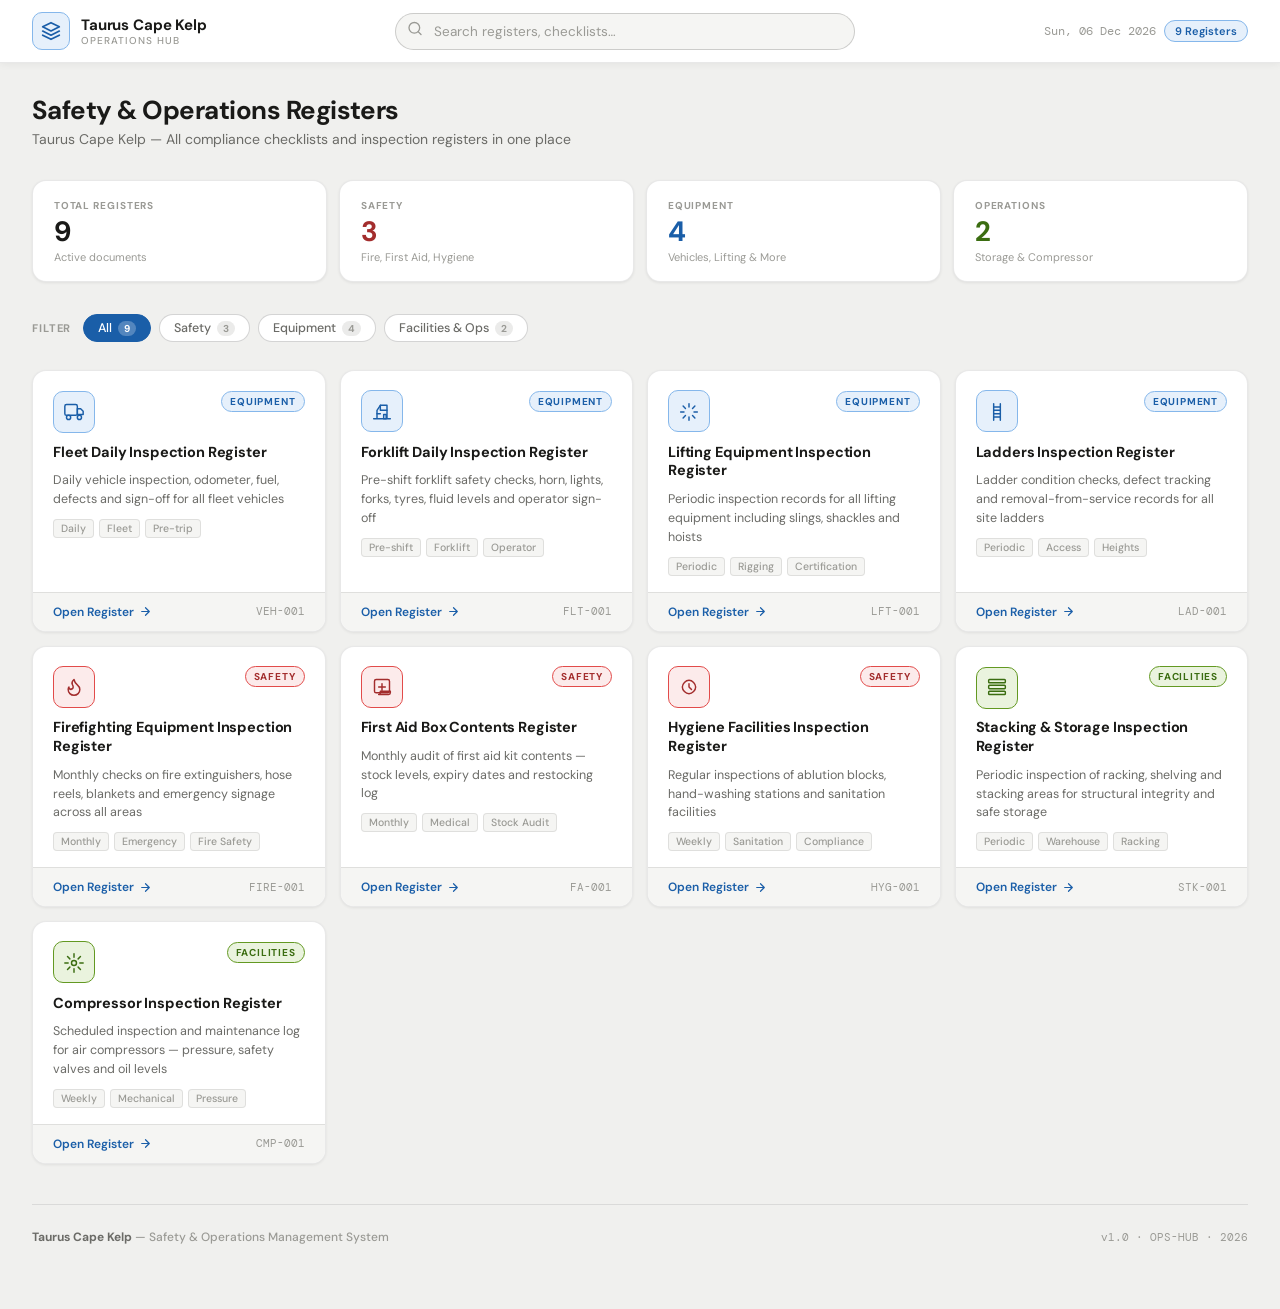
==== index.html @ 819e5d61 "Rename dashboard.html to index.html" ====
<!DOCTYPE html>
<html lang="en">
<head>
  <meta charset="UTF-8">
  <meta name="viewport" content="width=device-width, initial-scale=1.0">
  <title>Taurus Cape Kelp — Operations Hub</title>
  <link rel="preconnect" href="https://fonts.googleapis.com">
  <link href="https://fonts.googleapis.com/css2?family=DM+Sans:wght@300;400;500;600;700&family=DM+Mono:wght@400;500&display=swap" rel="stylesheet">
  <link rel="stylesheet" href="dashboard.css">
</head>
<body>

<!-- TOP NAV -->
<nav class="topnav">
  <div class="topnav-inner">
    <div class="brand">
      <div class="brand-logo">
        <svg viewBox="0 0 24 24">
          <path d="M12 2L2 7l10 5 10-5-10-5z"/>
          <path d="M2 17l10 5 10-5"/>
          <path d="M2 12l10 5 10-5"/>
        </svg>
      </div>
      <div class="brand-text">
        <div class="brand-name">Taurus Cape Kelp</div>
        <div class="brand-sub">Operations Hub</div>
      </div>
    </div>

    <div class="search-wrap">
      <span class="search-icon">
        <svg viewBox="0 0 24 24"><circle cx="11" cy="11" r="8"/><path d="m21 21-4.35-4.35"/></svg>
      </span>
      <input
        type="text"
        class="search-input"
        id="searchInput"
        placeholder="Search registers, checklists…"
        autocomplete="off"
        spellcheck="false"
      >
      <button class="search-clear" id="searchClear" title="Clear search">✕</button>
    </div>

    <div class="nav-meta">
      <span class="nav-date" id="navDate"></span>
      <span class="nav-badge">9 Registers</span>
    </div>
  </div>
</nav>

<!-- PAGE -->
<main class="page">

  <!-- HERO -->
  <div class="hero">
    <h1 class="hero-title">Safety &amp; Operations Registers</h1>
    <p class="hero-sub">Taurus Cape Kelp — All compliance checklists and inspection registers in one place</p>
  </div>

  <!-- STATS -->
  <div class="stats-row">
    <div class="stat-card total">
      <div class="stat-label">Total Registers</div>
      <div class="stat-value">9</div>
      <div class="stat-sub">Active documents</div>
    </div>
    <div class="stat-card safety">
      <div class="stat-label">Safety</div>
      <div class="stat-value">3</div>
      <div class="stat-sub">Fire, First Aid, Hygiene</div>
    </div>
    <div class="stat-card equipment">
      <div class="stat-label">Equipment</div>
      <div class="stat-value">4</div>
      <div class="stat-sub">Vehicles, Lifting &amp; More</div>
    </div>
    <div class="stat-card facilities">
      <div class="stat-label">Operations</div>
      <div class="stat-value">2</div>
      <div class="stat-sub">Storage &amp; Compressor</div>
    </div>
  </div>

  <!-- FILTER BAR -->
  <div class="filter-bar">
    <span class="filter-label">Filter</span>
    <button class="filter-btn active" data-filter="all">
      All <span class="filter-count">9</span>
    </button>
    <button class="filter-btn" data-filter="safety">
      Safety <span class="filter-count">3</span>
    </button>
    <button class="filter-btn" data-filter="equipment">
      Equipment <span class="filter-count">4</span>
    </button>
    <button class="filter-btn" data-filter="facilities">
      Facilities &amp; Ops <span class="filter-count">2</span>
    </button>
  </div>

  <!-- GRID -->
  <div class="register-grid" id="registerGrid">

    <!-- 1. Vehicle Inspection -->
    <a class="register-card cat-equipment" data-cat="equipment"
       data-tags="vehicle fleet truck car inspection daily"
       data-title="Fleet Daily Inspection Register"
       data-desc="Daily vehicle inspection, odometer, fuel, defects and sign-off for all fleet vehicles"
       href="vehicle_inspection_checklist_working.html" target="_blank">
      <div class="card-body">
        <div class="card-header">
          <div class="card-icon">
            <svg viewBox="0 0 24 24"><rect x="1" y="3" width="15" height="13" rx="2"/><path d="M16 8h4l3 3v4h-7V8z"/><circle cx="5.5" cy="18.5" r="2.5"/><circle cx="18.5" cy="18.5" r="2.5"/></svg>
          </div>
          <span class="card-cat-badge">Equipment</span>
        </div>
        <div class="card-title">Fleet Daily Inspection Register</div>
        <div class="card-desc">Daily pre-trip checks covering safety systems, lights, tyres, brakes and fluid levels across all fleet vehicles.</div>
        <div class="card-tags">
          <span class="card-tag">Daily</span>
          <span class="card-tag">Fleet</span>
          <span class="card-tag">Pre-trip</span>
        </div>
      </div>
      <div class="card-footer">
        <span class="card-open-label">Open Register <svg viewBox="0 0 24 24"><path d="M5 12h14M12 5l7 7-7 7"/></svg></span>
        <span class="card-meta-right">VEH-001</span>
      </div>
    </a>

    <!-- 2. Forklift -->
    <a class="register-card cat-equipment" data-cat="equipment"
       data-tags="forklift fork lift daily inspection equipment"
       data-title="Forklift Daily Inspection Register"
       data-desc="Pre-shift forklift safety checks, horn, lights, forks, tyres, fluid levels and operator sign-off"
       href="forklift_checklist.html" target="_blank">
      <div class="card-body">
        <div class="card-header">
          <div class="card-icon">
            <svg viewBox="0 0 24 24"><path d="M2 20h20M6 20V10l4-6h8v16"/><path d="M10 4v6h8M6 14h4"/><rect x="14" y="15" width="3" height="5"/></svg>
          </div>
          <span class="card-cat-badge">Equipment</span>
        </div>
        <div class="card-title">Forklift Daily Inspection Register</div>
        <div class="card-desc">Pre-operational forklift checks covering forks, mast, tyres, fluid levels, safety devices and operator certification.</div>
        <div class="card-tags">
          <span class="card-tag">Pre-shift</span>
          <span class="card-tag">Forklift</span>
          <span class="card-tag">Operator</span>
        </div>
      </div>
      <div class="card-footer">
        <span class="card-open-label">Open Register <svg viewBox="0 0 24 24"><path d="M5 12h14M12 5l7 7-7 7"/></svg></span>
        <span class="card-meta-right">FLT-001</span>
      </div>
    </a>

    <!-- 3. Lifting Equipment -->
    <a class="register-card cat-equipment" data-cat="equipment"
       data-tags="lifting equipment crane sling rigging inspection register"
       data-title="Lifting Equipment Inspection Register"
       data-desc="Periodic inspection records for all lifting equipment including slings, shackles and hoists"
       href="lifting_equipment_checklist.html" target="_blank">
      <div class="card-body">
        <div class="card-header">
          <div class="card-icon">
            <svg viewBox="0 0 24 24"><path d="M12 2v4M12 18v4M4.93 4.93l2.83 2.83M16.24 16.24l2.83 2.83M2 12h4M18 12h4M4.93 19.07l2.83-2.83M16.24 7.76l2.83-2.83"/></svg>
          </div>
          <span class="card-cat-badge">Equipment</span>
        </div>
        <div class="card-title">Lifting Equipment Inspection Register</div>
        <div class="card-desc">Scheduled inspections for lifting gear — slings, shackles, chains, hoists and cranes, with defect recording.</div>
        <div class="card-tags">
          <span class="card-tag">Periodic</span>
          <span class="card-tag">Rigging</span>
          <span class="card-tag">Certification</span>
        </div>
      </div>
      <div class="card-footer">
        <span class="card-open-label">Open Register <svg viewBox="0 0 24 24"><path d="M5 12h14M12 5l7 7-7 7"/></svg></span>
        <span class="card-meta-right">LFT-001</span>
      </div>
    </a>

    <!-- 4. Ladders -->
    <a class="register-card cat-equipment" data-cat="equipment"
       data-tags="ladders ladder inspection safety stepladder scaffold"
       data-title="Ladders Inspection Register"
       data-desc="Ladder condition checks, defect tracking and removal-from-service records for all site ladders"
       href="ladders_checklist.html" target="_blank">
      <div class="card-body">
        <div class="card-header">
          <div class="card-icon">
            <svg viewBox="0 0 24 24"><line x1="8" y1="2" x2="8" y2="22"/><line x1="16" y1="2" x2="16" y2="22"/><line x1="8" y1="6" x2="16" y2="6"/><line x1="8" y1="10" x2="16" y2="10"/><line x1="8" y1="14" x2="16" y2="14"/><line x1="8" y1="18" x2="16" y2="18"/></svg>
          </div>
          <span class="card-cat-badge">Equipment</span>
        </div>
        <div class="card-title">Ladders Inspection Register</div>
        <div class="card-desc">Regular inspections of all step ladders and extension ladders — rungs, feet, locking mechanisms, and load ratings.</div>
        <div class="card-tags">
          <span class="card-tag">Periodic</span>
          <span class="card-tag">Access</span>
          <span class="card-tag">Heights</span>
        </div>
      </div>
      <div class="card-footer">
        <span class="card-open-label">Open Register <svg viewBox="0 0 24 24"><path d="M5 12h14M12 5l7 7-7 7"/></svg></span>
        <span class="card-meta-right">LAD-001</span>
      </div>
    </a>

    <!-- 5. Firefighting -->
    <a class="register-card cat-safety" data-cat="safety"
       data-tags="fire firefighting extinguisher hose emergency safety inspection"
       data-title="Firefighting Equipment Inspection Register"
       data-desc="Monthly checks on fire extinguishers, hose reels, blankets and emergency signage across all areas"
       href="firefighting_checklist.html" target="_blank">
      <div class="card-body">
        <div class="card-header">
          <div class="card-icon">
            <svg viewBox="0 0 24 24"><path d="M8.5 14.5A2.5 2.5 0 0011 12c0-1.38-.5-2-1-3-1.072-2.143-.224-4.054 2-6 .5 2.5 2 4.9 4 6.5 2 1.6 3 3.5 3 5.5a7 7 0 11-14 0c0-1.153.433-2.294 1-3a2.5 2.5 0 002.5 3z"/></svg>
          </div>
          <span class="card-cat-badge">Safety</span>
        </div>
        <div class="card-title">Firefighting Equipment Register</div>
        <div class="card-desc">Monthly inspection records for fire extinguishers, hose reels, fire blankets and emergency evacuation signage.</div>
        <div class="card-tags">
          <span class="card-tag">Monthly</span>
          <span class="card-tag">Emergency</span>
          <span class="card-tag">Fire Safety</span>
        </div>
      </div>
      <div class="card-footer">
        <span class="card-open-label">Open Register <svg viewBox="0 0 24 24"><path d="M5 12h14M12 5l7 7-7 7"/></svg></span>
        <span class="card-meta-right">FIRE-001</span>
      </div>
    </a>

    <!-- 6. First Aid -->
    <a class="register-card cat-safety" data-cat="safety"
       data-tags="first aid kit box contents medical emergency health"
       data-title="First Aid Box Contents Register"
       data-desc="Monthly audit of first aid kit contents — stock levels, expiry dates and restocking log"
       href="firstaid_checklist.html" target="_blank">
      <div class="card-body">
        <div class="card-header">
          <div class="card-icon">
            <svg viewBox="0 0 24 24"><path d="M8 21h12a2 2 0 002-2v-2H10v2a2 2 0 01-2 2z"/><path d="M19 3H5a2 2 0 00-2 2v12a2 2 0 002 2h14a2 2 0 002-2V5a2 2 0 00-2-2z"/><line x1="12" y1="8" x2="12" y2="16"/><line x1="8" y1="12" x2="16" y2="12"/></svg>
          </div>
          <span class="card-cat-badge">Safety</span>
        </div>
        <div class="card-title">First Aid Box Contents Register</div>
        <div class="card-desc">Monthly stock audit for all first aid kits — item quantities, expiry checks and replenishment records.</div>
        <div class="card-tags">
          <span class="card-tag">Monthly</span>
          <span class="card-tag">Medical</span>
          <span class="card-tag">Stock Audit</span>
        </div>
      </div>
      <div class="card-footer">
        <span class="card-open-label">Open Register <svg viewBox="0 0 24 24"><path d="M5 12h14M12 5l7 7-7 7"/></svg></span>
        <span class="card-meta-right">FA-001</span>
      </div>
    </a>

    <!-- 7. Hygiene Facilities -->
    <a class="register-card cat-safety" data-cat="safety"
       data-tags="hygiene facilities toilets ablutions cleaning sanitation health"
       data-title="Hygiene Facilities Inspection Register"
       data-desc="Regular inspections of ablution blocks, hand-washing stations and sanitation facilities"
       href="hygiene_facilities_checklist.html" target="_blank">
      <div class="card-body">
        <div class="card-header">
          <div class="card-icon">
            <svg viewBox="0 0 24 24"><path d="M4 12 C4 8 8 4 12 4 S20 8 20 12 16 20 12 20 4 16 4 12z"/><path d="M12 8v4l3 3"/></svg>
          </div>
          <span class="card-cat-badge">Safety</span>
        </div>
        <div class="card-title">Hygiene Facilities Inspection Register</div>
        <div class="card-desc">Routine inspections covering ablution blocks, hand-washing stations, soap and paper supply, and cleanliness.</div>
        <div class="card-tags">
          <span class="card-tag">Weekly</span>
          <span class="card-tag">Sanitation</span>
          <span class="card-tag">Compliance</span>
        </div>
      </div>
      <div class="card-footer">
        <span class="card-open-label">Open Register <svg viewBox="0 0 24 24"><path d="M5 12h14M12 5l7 7-7 7"/></svg></span>
        <span class="card-meta-right">HYG-001</span>
      </div>
    </a>

    <!-- 8. Stacking Storage -->
    <a class="register-card cat-facilities" data-cat="facilities"
       data-tags="stacking storage racking shelving warehouse storage inspection"
       data-title="Stacking & Storage Inspection Register"
       data-desc="Periodic inspection of racking, shelving and stacking areas for structural integrity and safe storage"
       href="stacking_storage_checklist.html" target="_blank">
      <div class="card-body">
        <div class="card-header">
          <div class="card-icon">
            <svg viewBox="0 0 24 24"><rect x="2" y="3" width="20" height="4" rx="1"/><rect x="2" y="10" width="20" height="4" rx="1"/><rect x="2" y="17" width="20" height="4" rx="1"/></svg>
          </div>
          <span class="card-cat-badge">Facilities</span>
        </div>
        <div class="card-title">Stacking &amp; Storage Inspection Register</div>
        <div class="card-desc">Periodic checks of racking systems, shelving integrity, load limits, aisle clearance and stack stability.</div>
        <div class="card-tags">
          <span class="card-tag">Periodic</span>
          <span class="card-tag">Warehouse</span>
          <span class="card-tag">Racking</span>
        </div>
      </div>
      <div class="card-footer">
        <span class="card-open-label">Open Register <svg viewBox="0 0 24 24"><path d="M5 12h14M12 5l7 7-7 7"/></svg></span>
        <span class="card-meta-right">STK-001</span>
      </div>
    </a>

    <!-- 9. Compressor -->
    <a class="register-card cat-facilities" data-cat="facilities"
       data-tags="compressor air pressure pump inspection maintenance"
       data-title="Compressor Inspection Register"
       data-desc="Scheduled inspection and maintenance log for air compressors — pressure, safety valves and oil levels"
       href="compressor_checklist.html" target="_blank">
      <div class="card-body">
        <div class="card-header">
          <div class="card-icon">
            <svg viewBox="0 0 24 24"><circle cx="12" cy="12" r="3"/><path d="M12 1v4M12 19v4M4.22 4.22l2.83 2.83M16.95 16.95l2.83 2.83M1 12h4M19 12h4M4.22 19.78l2.83-2.83M16.95 7.05l2.83-2.83"/></svg>
          </div>
          <span class="card-cat-badge">Facilities</span>
        </div>
        <div class="card-title">Compressor Inspection Register</div>
        <div class="card-desc">Regular maintenance checks for air compressors — pressure relief valves, belt tension, oil levels and condensate drainage.</div>
        <div class="card-tags">
          <span class="card-tag">Weekly</span>
          <span class="card-tag">Mechanical</span>
          <span class="card-tag">Pressure</span>
        </div>
      </div>
      <div class="card-footer">
        <span class="card-open-label">Open Register <svg viewBox="0 0 24 24"><path d="M5 12h14M12 5l7 7-7 7"/></svg></span>
        <span class="card-meta-right">CMP-001</span>
      </div>
    </a>

    <!-- No results state -->
    <div class="no-results" id="noResults">
      <div class="no-results-icon">🔍</div>
      <div class="no-results-text">No registers found</div>
      <div class="no-results-sub">Try a different search term or clear the filter</div>
    </div>

  </div>

  <!-- FOOTER -->
  <div class="page-footer">
    <div class="footer-brand">
      <strong>Taurus Cape Kelp</strong> — Safety &amp; Operations Management System
    </div>
    <div class="footer-ref">v1.0 · OPS-HUB · <span id="footerDate"></span></div>
  </div>

</main>

  <script src="dashboard.js"></script>
</body>
</html>
---- dashboard.css ----
*, *::before, *::after { box-sizing: border-box; margin: 0; padding: 0; }

:root {
  --bg-primary: #ffffff;
  --bg-secondary: #f5f5f3;
  --bg-tertiary: #ebebea;
  --bg-page: #f0f0ee;
  --text-primary: #1a1a18;
  --text-secondary: #6b6b67;
  --text-muted: #9a9a95;
  --border-light: rgba(0,0,0,0.09);
  --border-medium: rgba(0,0,0,0.17);
  --green: #3B6D11;
  --green-light: #EAF3DE;
  --green-border: #639922;
  --red: #A32D2D;
  --red-light: #FCEBEB;
  --red-border: #E24B4A;
  --amber: #854F0B;
  --amber-light: #FAEEDA;
  --amber-border: #EF9F27;
  --accent: #1A5EA8;
  --accent-light: #E6F0FB;
  --accent-border: #85B7EB;
  --radius-sm: 6px;
  --radius-md: 10px;
  --radius-lg: 14px;
  --radius-xl: 20px;
  --shadow-sm: 0 1px 3px rgba(0,0,0,0.07);
  --shadow-md: 0 2px 10px rgba(0,0,0,0.09);
  --shadow-lg: 0 8px 30px rgba(0,0,0,0.12);
  --font: 'DM Sans', system-ui, sans-serif;
  --font-mono: 'DM Mono', monospace;
}

html { scroll-behavior: smooth; }

body {
  font-family: var(--font);
  background: var(--bg-page);
  color: var(--text-primary);
  min-height: 100vh;
  -webkit-font-smoothing: antialiased;
}

/* ── TOP NAV ── */
.topnav {
  background: var(--bg-primary);
  border-bottom: 0.5px solid var(--border-light);
  position: sticky;
  top: 0;
  z-index: 100;
  box-shadow: 0 1px 8px rgba(0,0,0,0.06);
}
.topnav-inner {
  max-width: 1280px;
  margin: 0 auto;
  padding: 0 2rem;
  height: 62px;
  display: flex;
  align-items: center;
  justify-content: space-between;
  gap: 1rem;
}
.brand {
  display: flex;
  align-items: center;
  gap: 11px;
  flex-shrink: 0;
}
.brand-logo {
  width: 38px;
  height: 38px;
  background: var(--accent-light);
  border-radius: 10px;
  display: flex;
  align-items: center;
  justify-content: center;
  border: 0.5px solid var(--accent-border);
}
.brand-logo svg {
  width: 20px;
  height: 20px;
  stroke: var(--accent);
  fill: none;
  stroke-width: 2;
  stroke-linecap: round;
  stroke-linejoin: round;
}
.brand-text {}
.brand-name {
  font-size: 15px;
  font-weight: 700;
  color: var(--text-primary);
  line-height: 1.2;
  letter-spacing: -0.01em;
}
.brand-sub {
  font-size: 10px;
  color: var(--text-muted);
  text-transform: uppercase;
  letter-spacing: 0.1em;
  font-weight: 500;
}

/* ── SEARCH ── */
.search-wrap {
  flex: 1;
  max-width: 460px;
  position: relative;
}
.search-icon {
  position: absolute;
  left: 12px;
  top: 50%;
  transform: translateY(-50%);
  pointer-events: none;
  color: var(--text-muted);
}
.search-icon svg {
  width: 16px;
  height: 16px;
  stroke: currentColor;
  fill: none;
  stroke-width: 2;
  stroke-linecap: round;
  stroke-linejoin: round;
}
.search-input {
  width: 100%;
  border: 0.5px solid var(--border-medium);
  border-radius: 40px;
  padding: 9px 14px 9px 38px;
  font-size: 13.5px;
  font-family: var(--font);
  background: var(--bg-secondary);
  color: var(--text-primary);
  outline: none;
  transition: all 0.18s;
}
.search-input::placeholder { color: var(--text-muted); }
.search-input:focus {
  border-color: var(--accent-border);
  background: var(--bg-primary);
  box-shadow: 0 0 0 3px rgba(26,94,168,0.1);
}
.search-clear {
  position: absolute;
  right: 11px;
  top: 50%;
  transform: translateY(-50%);
  background: var(--bg-tertiary);
  border: none;
  border-radius: 50%;
  width: 20px;
  height: 20px;
  display: none;
  align-items: center;
  justify-content: center;
  cursor: pointer;
  color: var(--text-muted);
  font-size: 13px;
  line-height: 1;
}
.search-clear.visible { display: flex; }
.search-clear:hover { background: var(--border-medium); }

.nav-meta {
  display: flex;
  align-items: center;
  gap: 8px;
  flex-shrink: 0;
}
.nav-date {
  font-size: 12px;
  color: var(--text-muted);
  font-family: var(--font-mono);
}
.nav-badge {
  background: var(--accent-light);
  border: 0.5px solid var(--accent-border);
  border-radius: 20px;
  padding: 3px 10px;
  font-size: 11px;
  font-weight: 600;
  color: var(--accent);
}

/* ── PAGE BODY ── */
.page {
  max-width: 1280px;
  margin: 0 auto;
  padding: 2rem 2rem 4rem;
}

/* ── HERO HEADER ── */
.hero {
  margin-bottom: 2rem;
}
.hero-title {
  font-size: 26px;
  font-weight: 700;
  letter-spacing: -0.02em;
  color: var(--text-primary);
  line-height: 1.2;
}
.hero-sub {
  font-size: 14px;
  color: var(--text-secondary);
  margin-top: 4px;
}

/* ── FILTER BAR ── */
.filter-bar {
  display: flex;
  gap: 8px;
  margin-bottom: 1.75rem;
  flex-wrap: wrap;
  align-items: center;
}
.filter-label {
  font-size: 11px;
  font-weight: 700;
  color: var(--text-muted);
  text-transform: uppercase;
  letter-spacing: 0.08em;
  margin-right: 4px;
}
.filter-btn {
  padding: 5px 14px;
  border-radius: 40px;
  border: 0.5px solid var(--border-medium);
  background: var(--bg-primary);
  font-size: 12.5px;
  font-weight: 500;
  color: var(--text-secondary);
  cursor: pointer;
  font-family: var(--font);
  transition: all 0.15s;
  display: flex;
  align-items: center;
  gap: 6px;
}
.filter-btn:hover {
  border-color: var(--accent-border);
  color: var(--accent);
  background: var(--accent-light);
}
.filter-btn.active {
  background: var(--accent);
  color: white;
  border-color: var(--accent);
}
.filter-count {
  background: rgba(255,255,255,0.25);
  border-radius: 10px;
  padding: 1px 6px;
  font-size: 10px;
  font-weight: 700;
}
.filter-btn:not(.active) .filter-count {
  background: var(--bg-tertiary);
  color: var(--text-muted);
}

/* ── STATS ROW ── */
.stats-row {
  display: grid;
  grid-template-columns: repeat(4, 1fr);
  gap: 12px;
  margin-bottom: 2rem;
}
.stat-card {
  background: var(--bg-primary);
  border: 0.5px solid var(--border-light);
  border-radius: var(--radius-lg);
  padding: 1.1rem 1.3rem;
  box-shadow: var(--shadow-sm);
}
.stat-label {
  font-size: 10px;
  font-weight: 700;
  text-transform: uppercase;
  letter-spacing: 0.09em;
  color: var(--text-muted);
  margin-bottom: 6px;
}
.stat-value {
  font-size: 28px;
  font-weight: 700;
  letter-spacing: -0.03em;
  line-height: 1;
}
.stat-card.total .stat-value { color: var(--text-primary); }
.stat-card.safety .stat-value { color: var(--red); }
.stat-card.equipment .stat-value { color: var(--accent); }
.stat-card.facilities .stat-value { color: var(--green); }
.stat-sub {
  font-size: 11px;
  color: var(--text-muted);
  margin-top: 4px;
}

/* ── NO RESULTS ── */
.no-results {
  display: none;
  grid-column: 1 / -1;
  text-align: center;
  padding: 3rem 1rem;
  color: var(--text-muted);
}
.no-results.visible { display: block; }
.no-results-icon {
  font-size: 36px;
  margin-bottom: 12px;
  opacity: 0.4;
}
.no-results-text {
  font-size: 15px;
  font-weight: 600;
  color: var(--text-secondary);
}
.no-results-sub {
  font-size: 13px;
  margin-top: 4px;
}

/* ── SECTION HEADING ── */
.section-heading {
  display: flex;
  align-items: center;
  gap: 10px;
  margin-bottom: 1rem;
}
.section-heading-title {
  font-size: 12px;
  font-weight: 700;
  text-transform: uppercase;
  letter-spacing: 0.1em;
  color: var(--text-muted);
}
.section-heading-line {
  flex: 1;
  height: 0.5px;
  background: var(--border-light);
}
.section-heading-count {
  font-size: 11px;
  color: var(--text-muted);
  font-family: var(--font-mono);
}

/* ── GRID ── */
.register-grid {
  display: grid;
  grid-template-columns: repeat(auto-fill, minmax(290px, 1fr));
  gap: 14px;
  margin-bottom: 2.5rem;
}

/* ── CARD ── */
.register-card {
  background: var(--bg-primary);
  border: 0.5px solid var(--border-light);
  border-radius: var(--radius-lg);
  box-shadow: var(--shadow-sm);
  transition: all 0.2s cubic-bezier(0.2,0,0,1);
  display: flex;
  flex-direction: column;
  overflow: hidden;
  cursor: pointer;
  text-decoration: none;
  color: inherit;
  position: relative;
}
.register-card::before {
  content: '';
  position: absolute;
  top: 0;
  left: 0;
  right: 0;
  height: 3px;
  border-radius: var(--radius-lg) var(--radius-lg) 0 0;
  opacity: 0;
  transition: opacity 0.2s;
}
.register-card:hover {
  box-shadow: var(--shadow-lg);
  border-color: var(--border-medium);
  transform: translateY(-2px);
}
.register-card:hover::before { opacity: 1; }

/* Card accent colors by category */
.register-card[data-cat="safety"]::before     { background: var(--red); }
.register-card[data-cat="equipment"]::before  { background: var(--accent); }
.register-card[data-cat="facilities"]::before { background: var(--green); }
.register-card[data-cat="health"]::before     { background: var(--amber); }

.card-body {
  padding: 1.2rem 1.25rem 1rem;
  flex: 1;
  display: flex;
  flex-direction: column;
  gap: 10px;
}

.card-header {
  display: flex;
  align-items: flex-start;
  justify-content: space-between;
  gap: 10px;
}

.card-icon {
  width: 42px;
  height: 42px;
  border-radius: var(--radius-md);
  display: flex;
  align-items: center;
  justify-content: center;
  flex-shrink: 0;
  border: 0.5px solid transparent;
}
.card-icon svg {
  width: 20px;
  height: 20px;
  stroke-width: 1.75;
  stroke-linecap: round;
  stroke-linejoin: round;
  fill: none;
}

/* Icon themes by category */
.cat-safety   .card-icon { background: var(--red-light);   border-color: var(--red-border);   }
.cat-safety   .card-icon svg { stroke: var(--red); }
.cat-equipment .card-icon { background: var(--accent-light); border-color: var(--accent-border); }
.cat-equipment .card-icon svg { stroke: var(--accent); }
.cat-facilities .card-icon { background: var(--green-light); border-color: var(--green-border); }
.cat-facilities .card-icon svg { stroke: var(--green); }
.cat-health   .card-icon { background: var(--amber-light);  border-color: var(--amber-border);  }
.cat-health   .card-icon svg { stroke: var(--amber); }

.card-cat-badge {
  font-size: 10px;
  font-weight: 700;
  text-transform: uppercase;
  letter-spacing: 0.08em;
  padding: 3px 8px;
  border-radius: 20px;
  border: 0.5px solid;
  white-space: nowrap;
}
.cat-safety   .card-cat-badge { background: var(--red-light);    color: var(--red);    border-color: var(--red-border); }
.cat-equipment .card-cat-badge { background: var(--accent-light);  color: var(--accent);  border-color: var(--accent-border); }
.cat-facilities .card-cat-badge { background: var(--green-light);  color: var(--green);  border-color: var(--green-border); }
.cat-health   .card-cat-badge { background: var(--amber-light);  color: var(--amber);  border-color: var(--amber-border); }

.card-title {
  font-size: 14.5px;
  font-weight: 700;
  line-height: 1.3;
  letter-spacing: -0.01em;
  color: var(--text-primary);
}
.card-desc {
  font-size: 12.5px;
  color: var(--text-secondary);
  line-height: 1.5;
}

.card-tags {
  display: flex;
  gap: 5px;
  flex-wrap: wrap;
}
.card-tag {
  font-size: 10.5px;
  font-weight: 500;
  color: var(--text-muted);
  background: var(--bg-secondary);
  border-radius: 4px;
  padding: 2px 7px;
  border: 0.5px solid var(--border-light);
}

.card-footer {
  padding: 0.7rem 1.25rem;
  border-top: 0.5px solid var(--border-light);
  background: var(--bg-secondary);
  display: flex;
  align-items: center;
  justify-content: space-between;
}
.card-open-label {
  font-size: 12px;
  font-weight: 600;
  color: var(--accent);
  display: flex;
  align-items: center;
  gap: 5px;
}
.card-open-label svg {
  width: 13px;
  height: 13px;
  stroke: currentColor;
  fill: none;
  stroke-width: 2.2;
  stroke-linecap: round;
  stroke-linejoin: round;
  transition: transform 0.15s;
}
.register-card:hover .card-open-label svg {
  transform: translateX(3px);
}
.card-meta-right {
  font-size: 10.5px;
  color: var(--text-muted);
  font-family: var(--font-mono);
}

/* Search highlight */
mark {
  background: #fff3b0;
  color: var(--text-primary);
  border-radius: 2px;
  padding: 0 1px;
}

/* Hidden cards */
.register-card.hidden { display: none; }

/* ── FOOTER ── */
.page-footer {
  border-top: 0.5px solid var(--border-light);
  padding-top: 1.5rem;
  display: flex;
  align-items: center;
  justify-content: space-between;
  flex-wrap: wrap;
  gap: 10px;
}
.footer-brand {
  font-size: 12px;
  color: var(--text-muted);
  font-weight: 500;
}
.footer-brand strong { color: var(--text-secondary); }
.footer-ref {
  font-size: 11px;
  color: var(--text-muted);
  font-family: var(--font-mono);
}

/* ── RESPONSIVE ── */
@media (max-width: 900px) {
  .stats-row { grid-template-columns: repeat(2, 1fr); }
}
@media (max-width: 600px) {
  .topnav-inner { padding: 0 1rem; }
  .page { padding: 1.25rem 1rem 3rem; }
  .nav-meta { display: none; }
  .stats-row { grid-template-columns: repeat(2, 1fr); gap: 8px; }
  .hero-title { font-size: 20px; }
  .register-grid { grid-template-columns: 1fr; }
}

/* ── ANIMATIONS ── */
@keyframes fadeUp {
  from { opacity: 0; transform: translateY(12px); }
  to   { opacity: 1; transform: translateY(0); }
}
.register-card {
  animation: fadeUp 0.35s ease both;
}
.register-card:nth-child(1)  { animation-delay: 0.04s; }
.register-card:nth-child(2)  { animation-delay: 0.08s; }
.register-card:nth-child(3)  { animation-delay: 0.12s; }
.register-card:nth-child(4)  { animation-delay: 0.16s; }
.register-card:nth-child(5)  { animation-delay: 0.20s; }
.register-card:nth-child(6)  { animation-delay: 0.24s; }
.register-card:nth-child(7)  { animation-delay: 0.28s; }
.register-card:nth-child(8)  { animation-delay: 0.32s; }
.register-card:nth-child(9)  { animation-delay: 0.36s; }
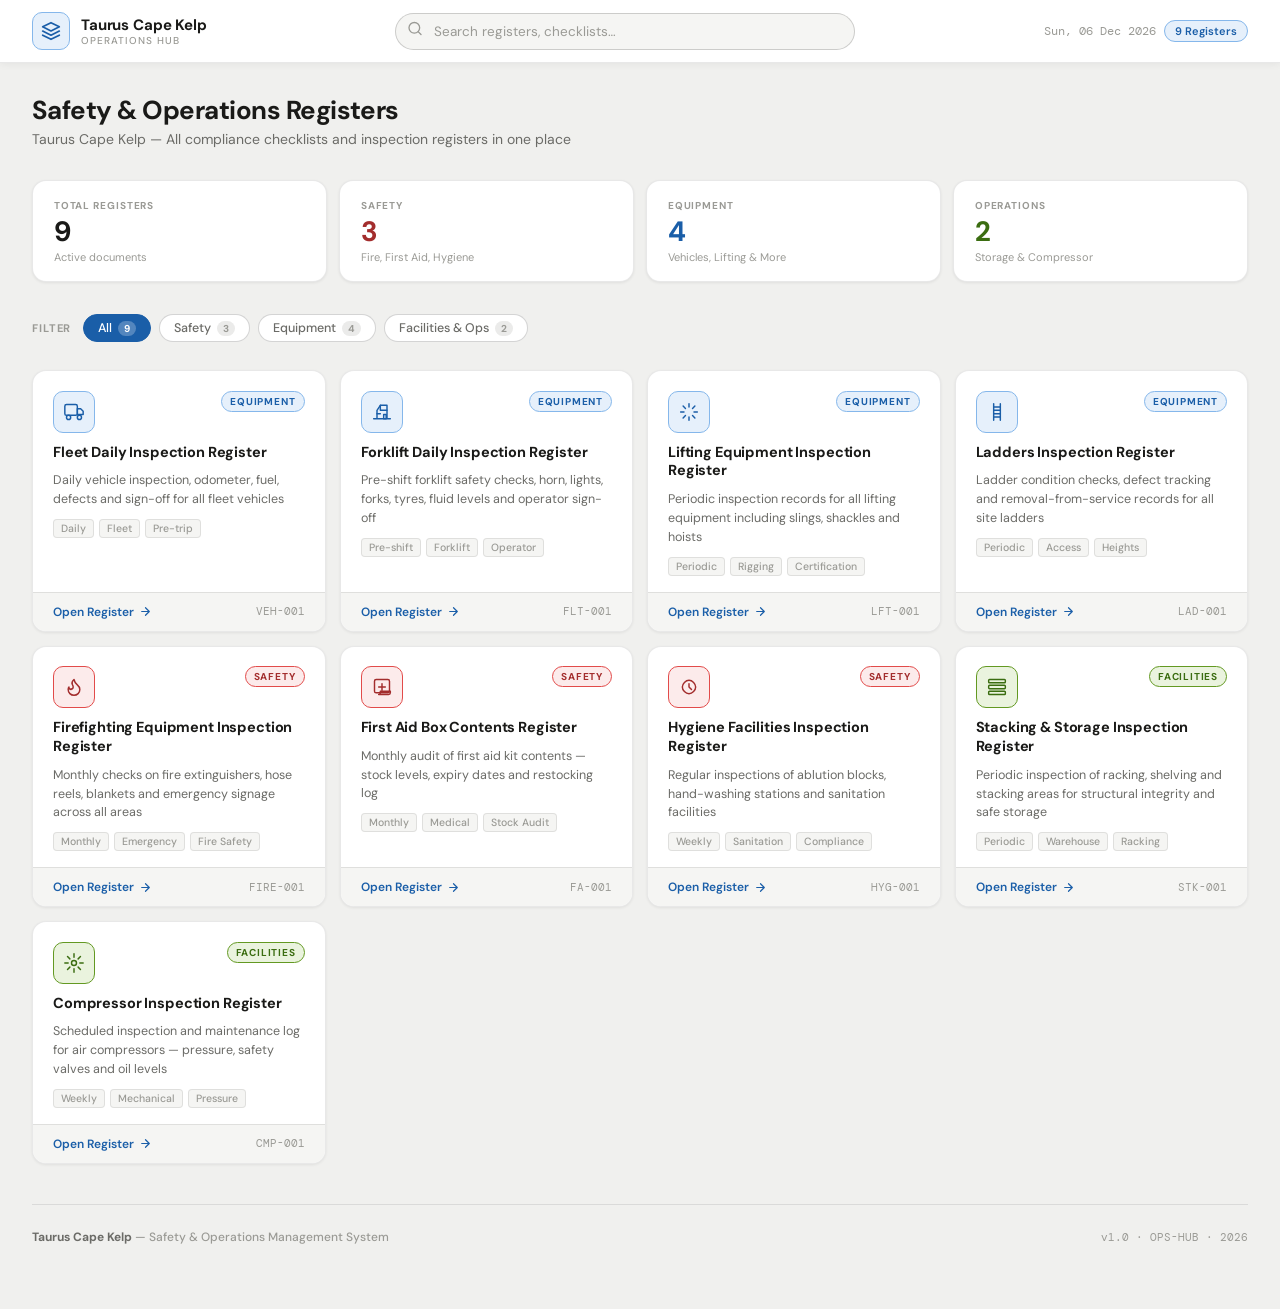
==== commit fb4c8539: "Add favicon link to index.html" ====
--- a/index.html
+++ b/index.html
@@ -1,6 +1,19 @@
 <!DOCTYPE html>
 <html lang="en">
 <head>
+  <link rel="icon" type="image/x-icon" href="/taurus-registers/favicon.ico">
+  <link rel="manifest" href="/taurus-registers/manifest.json">
+   <meta name="theme-color" content="#0f172a">
+   <meta name="apple-mobile-web-app-capable" content="yes">
+   <meta name="apple-mobile-web-app-title" content="Taurus Ops">
+   <link rel="apple-touch-icon" href="/taurus-registers/icons/icon-192.png">
+   <script>
+     if ('serviceWorker' in navigator) {
+       window.addEventListener('load', () => {
+         navigator.serviceWorker.register('/taurus-registers/sw.js');
+       });
+     }
+   </script>
   <meta charset="UTF-8">
   <meta name="viewport" content="width=device-width, initial-scale=1.0">
   <title>Taurus Cape Kelp — Operations Hub</title>
